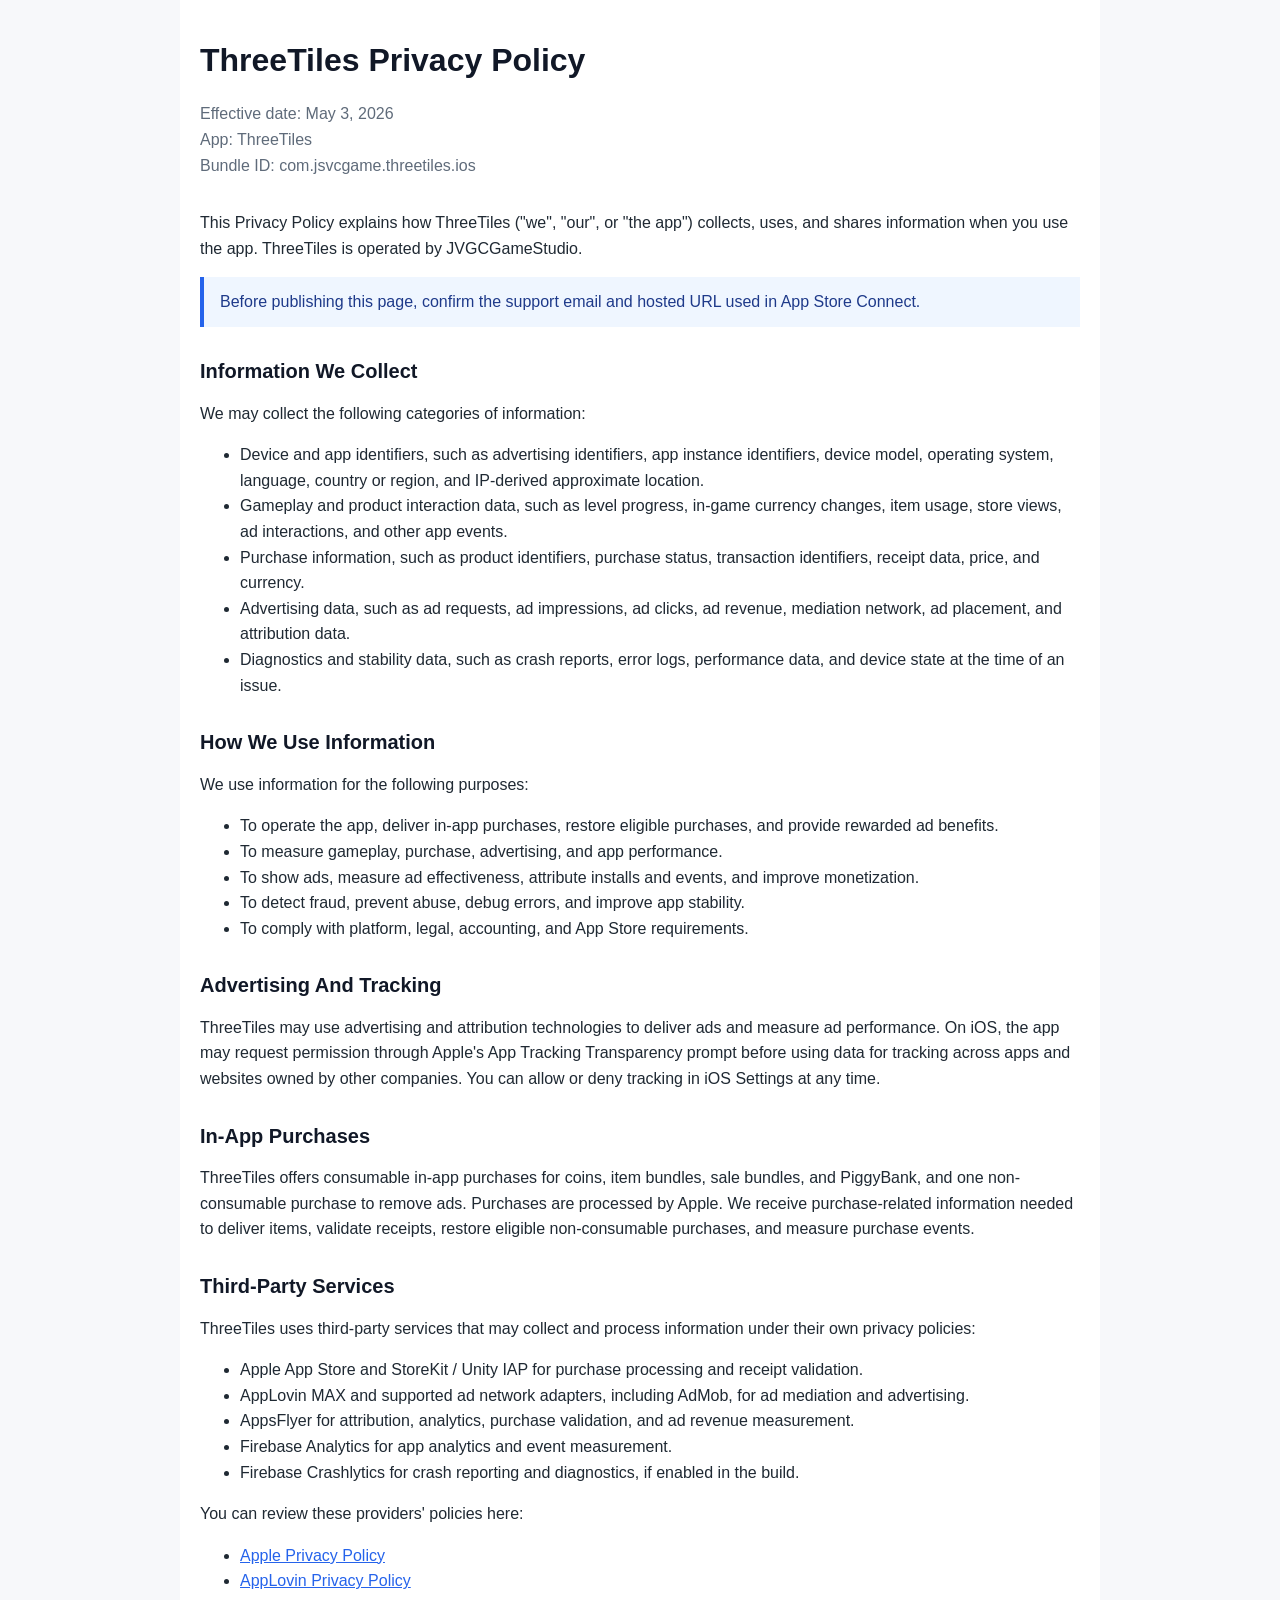
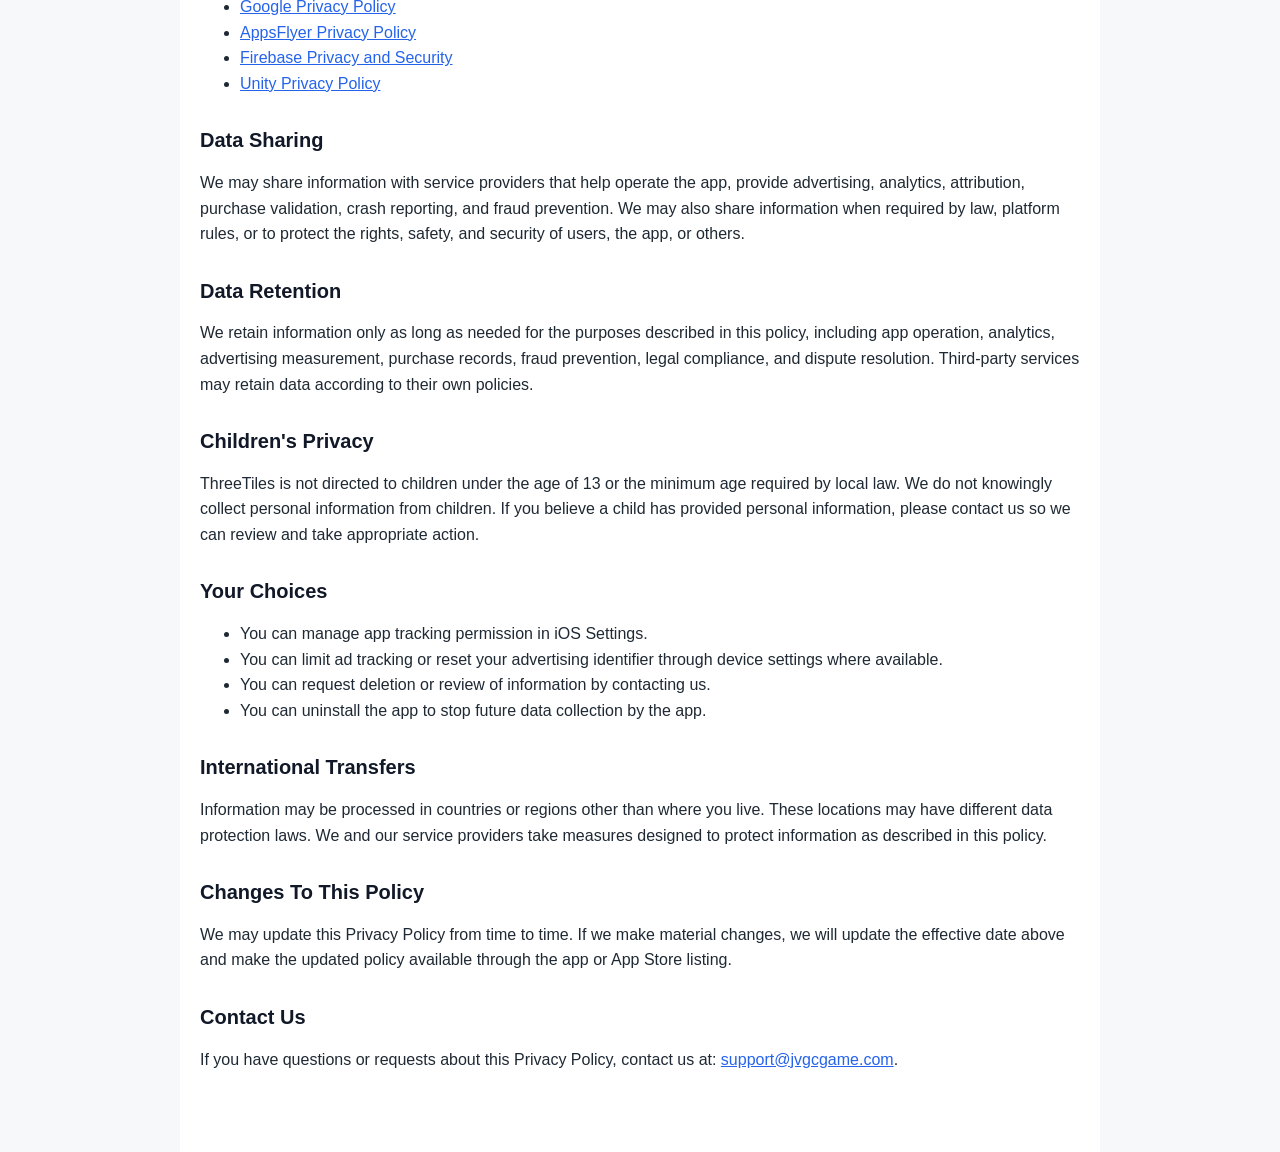
==== match3_privacy-policy.html @ d07f72be "match3" ====
<!doctype html>
<html lang="en">
<head>
  <meta charset="utf-8">
  <meta name="viewport" content="width=device-width, initial-scale=1">
  <title>ThreeTiles Privacy Policy</title>
  <style>
    :root {
      color-scheme: light dark;
      font-family: -apple-system, BlinkMacSystemFont, "Segoe UI", Arial, sans-serif;
      line-height: 1.6;
      color: #1f2933;
      background: #f7f8fa;
    }

    body {
      margin: 0;
      padding: 0;
    }

    main {
      max-width: 880px;
      margin: 0 auto;
      padding: 40px 20px 64px;
      background: #ffffff;
    }

    h1, h2 {
      line-height: 1.25;
      color: #111827;
    }

    h1 {
      margin-top: 0;
      font-size: 2rem;
    }

    h2 {
      margin-top: 2rem;
      font-size: 1.25rem;
    }

    p, li {
      font-size: 1rem;
    }

    .meta {
      color: #5f6b7a;
      margin-bottom: 2rem;
    }

    .notice {
      border-left: 4px solid #2563eb;
      padding: 12px 16px;
      background: #eff6ff;
      color: #1e3a8a;
    }

    a {
      color: #2563eb;
    }

    @media (prefers-color-scheme: dark) {
      :root {
        color: #d1d5db;
        background: #111827;
      }

      main {
        background: #1f2937;
      }

      h1, h2 {
        color: #f9fafb;
      }

      .meta {
        color: #9ca3af;
      }

      .notice {
        background: #172554;
        color: #dbeafe;
      }
    }
  </style>
</head>
<body>
<main>
  <h1>ThreeTiles Privacy Policy</h1>
  <p class="meta">Effective date: May 3, 2026<br>App: ThreeTiles<br>Bundle ID: com.jsvcgame.threetiles.ios</p>

  <p>
    This Privacy Policy explains how ThreeTiles ("we", "our", or "the app") collects, uses, and shares information when you use the app.
    ThreeTiles is operated by JVGCGameStudio.
  </p>

  <p class="notice">
    Before publishing this page, confirm the support email and hosted URL used in App Store Connect.
  </p>

  <h2>Information We Collect</h2>
  <p>We may collect the following categories of information:</p>
  <ul>
    <li>Device and app identifiers, such as advertising identifiers, app instance identifiers, device model, operating system, language, country or region, and IP-derived approximate location.</li>
    <li>Gameplay and product interaction data, such as level progress, in-game currency changes, item usage, store views, ad interactions, and other app events.</li>
    <li>Purchase information, such as product identifiers, purchase status, transaction identifiers, receipt data, price, and currency.</li>
    <li>Advertising data, such as ad requests, ad impressions, ad clicks, ad revenue, mediation network, ad placement, and attribution data.</li>
    <li>Diagnostics and stability data, such as crash reports, error logs, performance data, and device state at the time of an issue.</li>
  </ul>

  <h2>How We Use Information</h2>
  <p>We use information for the following purposes:</p>
  <ul>
    <li>To operate the app, deliver in-app purchases, restore eligible purchases, and provide rewarded ad benefits.</li>
    <li>To measure gameplay, purchase, advertising, and app performance.</li>
    <li>To show ads, measure ad effectiveness, attribute installs and events, and improve monetization.</li>
    <li>To detect fraud, prevent abuse, debug errors, and improve app stability.</li>
    <li>To comply with platform, legal, accounting, and App Store requirements.</li>
  </ul>

  <h2>Advertising And Tracking</h2>
  <p>
    ThreeTiles may use advertising and attribution technologies to deliver ads and measure ad performance.
    On iOS, the app may request permission through Apple's App Tracking Transparency prompt before using data for tracking across apps and websites owned by other companies.
    You can allow or deny tracking in iOS Settings at any time.
  </p>

  <h2>In-App Purchases</h2>
  <p>
    ThreeTiles offers consumable in-app purchases for coins, item bundles, sale bundles, and PiggyBank, and one non-consumable purchase to remove ads.
    Purchases are processed by Apple. We receive purchase-related information needed to deliver items, validate receipts, restore eligible non-consumable purchases, and measure purchase events.
  </p>

  <h2>Third-Party Services</h2>
  <p>ThreeTiles uses third-party services that may collect and process information under their own privacy policies:</p>
  <ul>
    <li>Apple App Store and StoreKit / Unity IAP for purchase processing and receipt validation.</li>
    <li>AppLovin MAX and supported ad network adapters, including AdMob, for ad mediation and advertising.</li>
    <li>AppsFlyer for attribution, analytics, purchase validation, and ad revenue measurement.</li>
    <li>Firebase Analytics for app analytics and event measurement.</li>
    <li>Firebase Crashlytics for crash reporting and diagnostics, if enabled in the build.</li>
  </ul>

  <p>You can review these providers' policies here:</p>
  <ul>
    <li><a href="https://www.apple.com/legal/privacy/" rel="noopener">Apple Privacy Policy</a></li>
    <li><a href="https://www.applovin.com/privacy/" rel="noopener">AppLovin Privacy Policy</a></li>
    <li><a href="https://policies.google.com/privacy" rel="noopener">Google Privacy Policy</a></li>
    <li><a href="https://www.appsflyer.com/legal/privacy-policy/" rel="noopener">AppsFlyer Privacy Policy</a></li>
    <li><a href="https://firebase.google.com/support/privacy" rel="noopener">Firebase Privacy and Security</a></li>
    <li><a href="https://unity.com/legal/privacy-policy" rel="noopener">Unity Privacy Policy</a></li>
  </ul>

  <h2>Data Sharing</h2>
  <p>
    We may share information with service providers that help operate the app, provide advertising, analytics, attribution, purchase validation, crash reporting, and fraud prevention.
    We may also share information when required by law, platform rules, or to protect the rights, safety, and security of users, the app, or others.
  </p>

  <h2>Data Retention</h2>
  <p>
    We retain information only as long as needed for the purposes described in this policy, including app operation, analytics, advertising measurement, purchase records, fraud prevention, legal compliance, and dispute resolution.
    Third-party services may retain data according to their own policies.
  </p>

  <h2>Children's Privacy</h2>
  <p>
    ThreeTiles is not directed to children under the age of 13 or the minimum age required by local law.
    We do not knowingly collect personal information from children. If you believe a child has provided personal information, please contact us so we can review and take appropriate action.
  </p>

  <h2>Your Choices</h2>
  <ul>
    <li>You can manage app tracking permission in iOS Settings.</li>
    <li>You can limit ad tracking or reset your advertising identifier through device settings where available.</li>
    <li>You can request deletion or review of information by contacting us.</li>
    <li>You can uninstall the app to stop future data collection by the app.</li>
  </ul>

  <h2>International Transfers</h2>
  <p>
    Information may be processed in countries or regions other than where you live. These locations may have different data protection laws.
    We and our service providers take measures designed to protect information as described in this policy.
  </p>

  <h2>Changes To This Policy</h2>
  <p>
    We may update this Privacy Policy from time to time. If we make material changes, we will update the effective date above and make the updated policy available through the app or App Store listing.
  </p>

  <h2>Contact Us</h2>
  <p>
    If you have questions or requests about this Privacy Policy, contact us at:
    <a href="mailto:support@jvgcgame.com">support@jvgcgame.com</a>.
  </p>
</main>
</body>
</html>
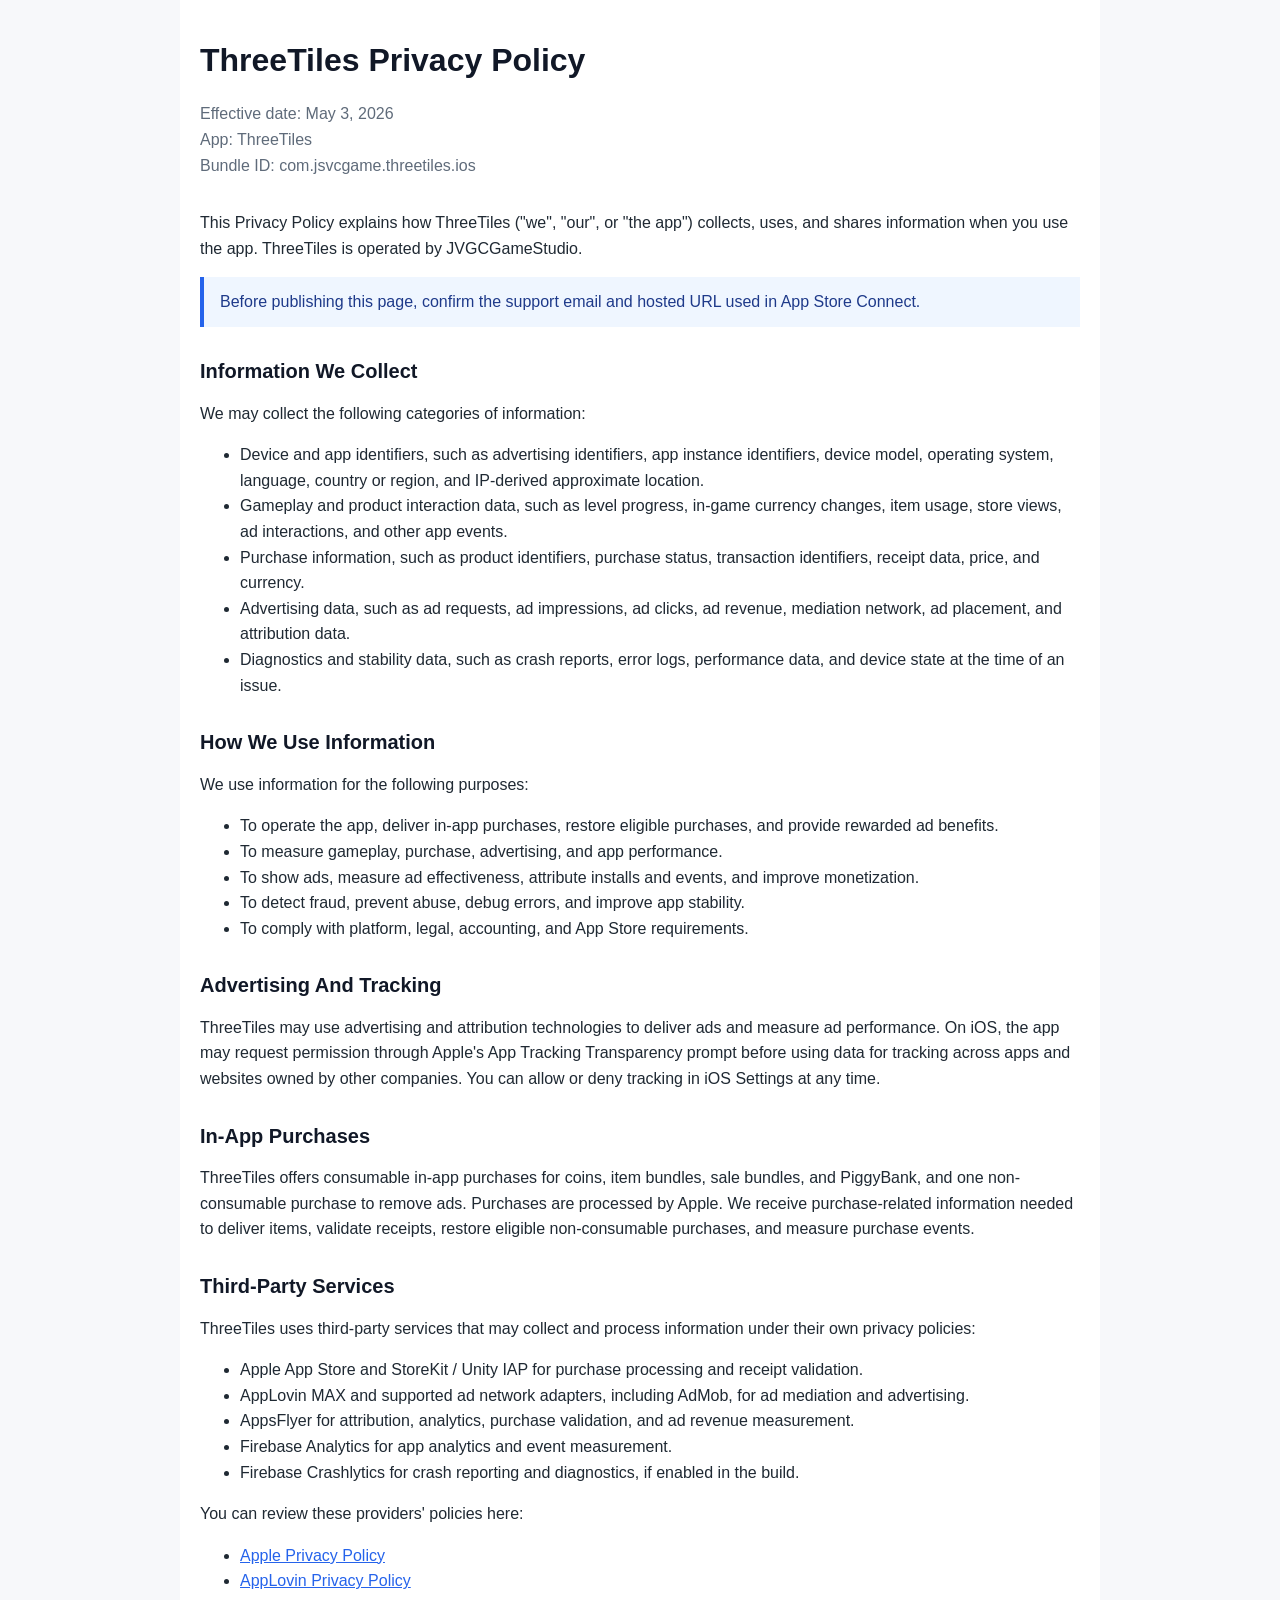
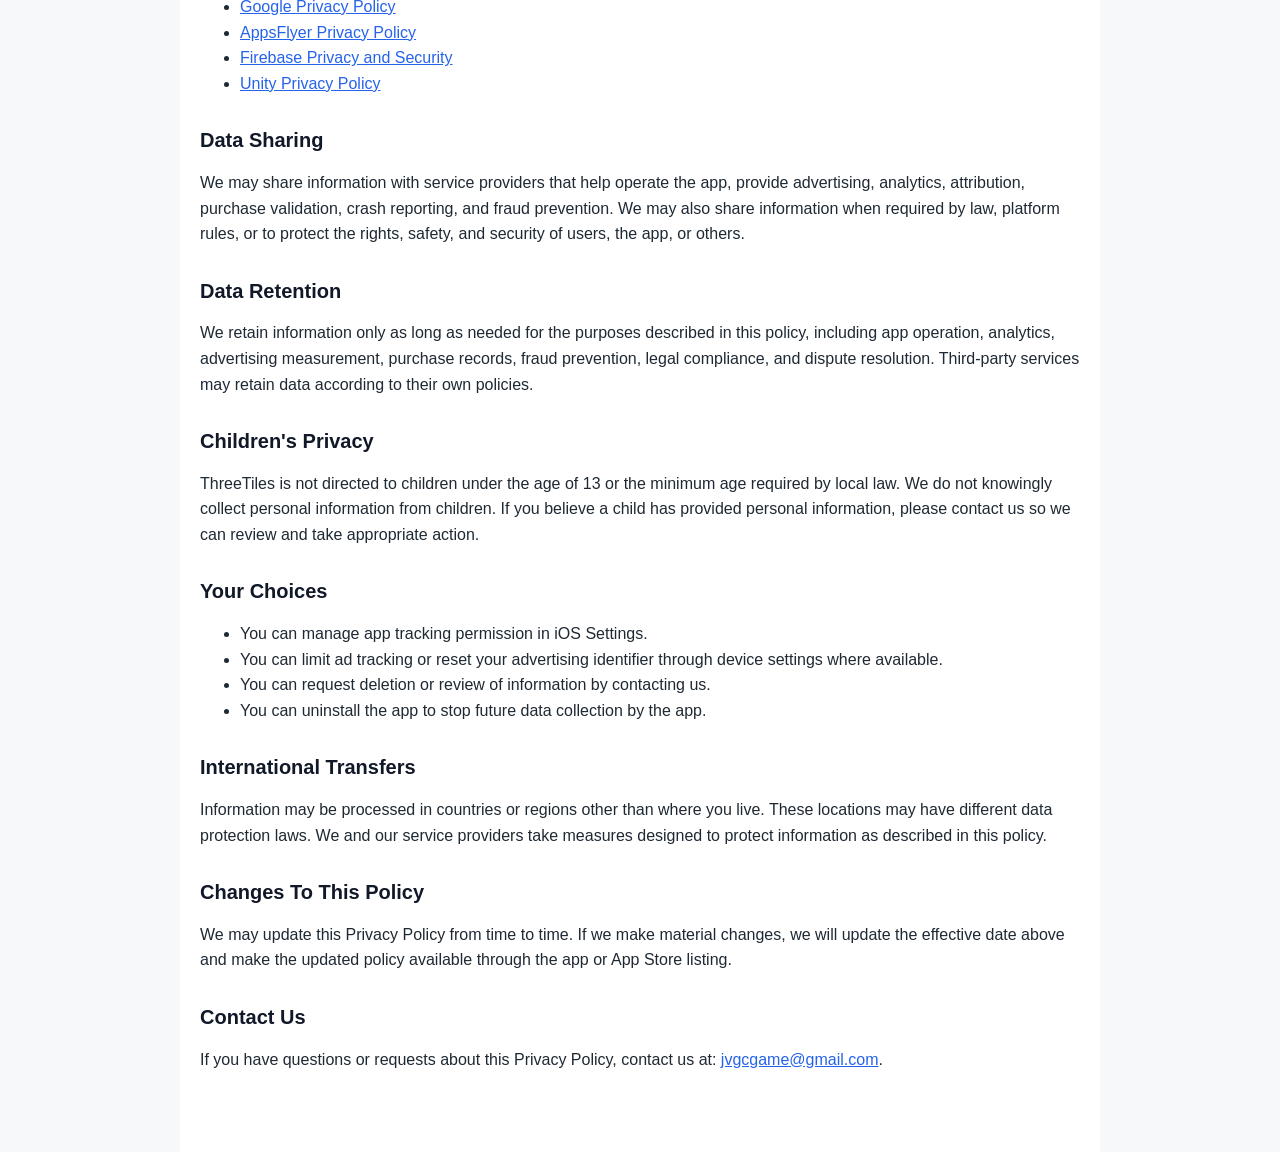
==== commit 1571c7bb: "a" ====
--- a/match3_privacy-policy.html
+++ b/match3_privacy-policy.html
@@ -192,7 +192,7 @@
   <h2>Contact Us</h2>
   <p>
     If you have questions or requests about this Privacy Policy, contact us at:
-    <a href="mailto:support@jvgcgame.com">support@jvgcgame.com</a>.
+    <a href="mailto:jvgcgame@gmail.com">jvgcgame@gmail.com</a>.
   </p>
 </main>
 </body>
